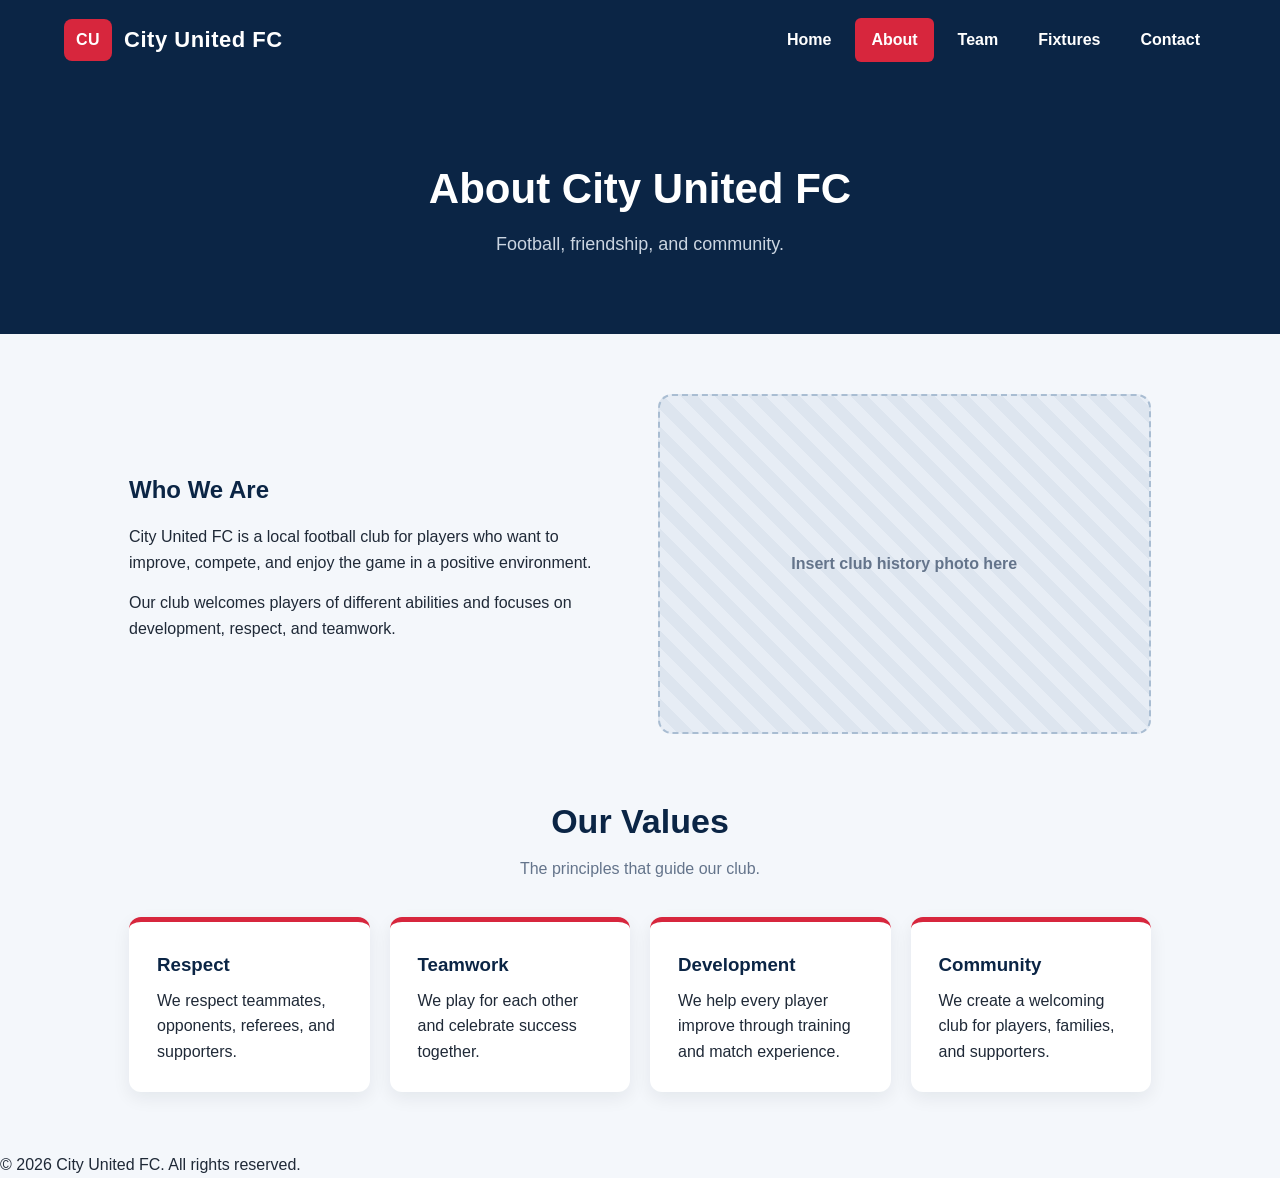
==== about.html @ 8dfbd0fe "Initial commit" ====
<!DOCTYPE html>
<html lang="en">
<head>
  <meta charset="UTF-8">
  <meta name="viewport" content="width=device-width, initial-scale=1.0">
  <title>About | City United FC</title>
  <link rel="stylesheet" href="style.css">
</head>
<body>

  <header class="site-header">
    <a class="brand" href="index.html">
      <span class="brand-badge">CU</span>
      <span>City United FC</span>
    </a>

    <nav class="main-nav">
      <a href="index.html">Home</a>
      <a href="about.html" class="active">About</a>
      <a href="team.html">Team</a>
      <a href="fixtures.html">Fixtures</a>
      <a href="contact.html">Contact</a>
    </nav>
  </header>

  <main>
    <section class="page-hero">
      <h1>About City United FC</h1>
      <p>Football, friendship, and community.</p>
    </section>

    <section class="section">
      <div class="split">
        <div class="split-text">
          <h2>Who We Are</h2>
          <p>
            City United FC is a local football club for players who want to improve,
            compete, and enjoy the game in a positive environment.
          </p>
          <p>
            Our club welcomes players of different abilities and focuses on development,
            respect, and teamwork.
          </p>
        </div>

        <div class="image-box tall">
          <span>Insert club history photo here</span>
        </div>
      </div>
    </section>

    <section class="section">
      <div class="section-head">
        <h2>Our Values</h2>
        <p>The principles that guide our club.</p>
      </div>

      <div class="value-grid">
        <div class="value-card">
          <h3>Respect</h3>
          <p>We respect teammates, opponents, referees, and supporters.</p>
        </div>
        <div class="value-card">
          <h3>Teamwork</h3>
          <p>We play for each other and celebrate success together.</p>
        </div>
        <div class="value-card">
          <h3>Development</h3>
          <p>We help every player improve through training and match experience.</p>
        </div>
        <div class="value-card">
          <h3>Community</h3>
          <p>We create a welcoming club for players, families, and supporters.</p>
        </div>
      </div>
    </section>
  </main>

  <footer class="site-footer">
    <p>&copy; 2026 City United FC. All rights reserved.</p>
  </footer>

</body>
</html>
---- style.css ----
/*  Base styles  */
* {
  margin: 0;
  padding: 0;
  box-sizing: border-box;
}

:root {
  --navy: #0b2545;
  --blue: #134e7c;
  --red: #d7263d;
  --light: #f4f7fb;
  --white: #ffffff;
  --grey: #64748b;
  --border: #dfe6ee;
}

body {
  font-family: "Segoe UI", Arial, Helvetica, sans-serif;
  background-color: var(--light);
  color: #1f2937;
  line-height: 1.6;
}

img {
  max-width: 100%;
  display: block;
}

/*  Header */
.site-header {
  background-color: var(--navy);
  color: var(--white);
  padding: 18px 5%;
  display: flex;
  justify-content: space-between;
  align-items: center;
  flex-wrap: wrap;
  gap: 15px;
  box-shadow: 0 3px 12px rgba(0, 0, 0, 0.15);
}

.brand {
  display: flex;
  align-items: center;
  gap: 12px;
  color: var(--white);
  text-decoration: none;
  font-size: 22px;
  font-weight: 800;
  letter-spacing: 0.5px;
}

.brand-badge {
  background-color: var(--red);
  padding: 8px 12px;
  border-radius: 8px;
  font-size: 16px;
}

.main-nav {
  display: flex;
  flex-wrap: wrap;
  gap: 8px;
}

.main-nav a {
  color: var(--white);
  text-decoration: none;
  padding: 9px 16px;
  border-radius: 6px;
  font-weight: 600;
  transition: background-color 0.2s ease;
}

.main-nav a:hover {
  background-color: rgba(255, 255, 255, 0.15);
}

.main-nav a.active {
  background-color: var(--red);
}

/* Hero */
.hero {
  background:
    linear-gradient(rgba(11, 37, 69, 0.85), rgba(19, 78, 124, 0.85)),
    var(--blue);
  color: var(--white);
  padding: 110px 5%;
  text-align: center;
}

.eyebrow {
  text-transform: uppercase;
  letter-spacing: 3px;
  font-size: 13px;
  font-weight: 700;
  color: #ffd166;
  margin-bottom: 12px;
}

.hero h1 {
  font-size: 52px;
  line-height: 1.15;
  margin-bottom: 18px;
}

.hero-text {
  max-width: 650px;
  margin: 0 auto 30px;
  font-size: 18px;
  color: #e2e8f0;
}

.hero-buttons {
  display: flex;
  justify-content: center;
  gap: 15px;
  flex-wrap: wrap;
}

/* Buttons */
.btn {
  display: inline-block;
  padding: 13px 28px;
  border-radius: 8px;
  text-decoration: none;
  font-weight: 700;
  border: 2px solid transparent;
  transition: transform 0.2s ease, background-color 0.2s ease;
}

.btn:hover {
  transform: translateY(-2px);
}

.btn-primary {
  background-color: var(--red);
  color: var(--white);
}

.btn-primary:hover {
  background-color: #b81e33;
}

.btn-outline {
  color: var(--white);
  border-color: var(--white);
}

.btn-outline:hover {
  background-color: var(--white);
  color: var(--navy);
}

.btn-light {
  background-color: var(--white);
  color: var(--navy);
}

/* Sections */
.section {
  max-width: 1150px;
  margin: 60px auto;
  padding: 0 5%;
}

.section-head {
  text-align: center;
  margin-bottom: 35px;
}

.section-head h2 {
  color: var(--navy);
  font-size: 34px;
  margin-bottom: 8px;
}

.section-head p {
  color: var(--grey);
}

/*  Cards  */
.card-grid {
  display: grid;
  grid-template-columns: repeat(auto-fit, minmax(280px, 1fr));
  gap: 25px;
}

.card {
  background-color: var(--white);
  border-radius: 14px;
  overflow: hidden;
  box-shadow: 0 8px 24px rgba(15, 23, 42, 0.08);
  transition: transform 0.2s ease, box-shadow 0.2s ease;
}

.card:hover {
  transform: translateY(-5px);
  box-shadow: 0 14px 30px rgba(15, 23, 42, 0.14);
}

.card-body {
  padding: 25px;
}

.card-body h3 {
  color: var(--navy);
  margin-bottom: 10px;
}

.text-link {
  display: inline-block;
  margin-top: 15px;
  color: var(--red);
  font-weight: 700;
  text-decoration: none;
}

.text-link:hover {
  color: var(--navy);
}

/*  Blank picture boxes  */
.image-box {
  background:
    repeating-linear-gradient(
      45deg,
      #e7edf5,
      #e7edf5 12px,
      #dde5ef 12px,
      #dde5ef 24px
    );
  border: 2px dashed #a9bdd2;
  border-radius: 0;
  min-height: 220px;
  display: flex;
  align-items: center;
  justify-content: center;
  text-align: center;
  color: var(--grey);
  font-weight: 600;
  padding: 20px;
}

.card .image-box {
  border-radius: 0;
  min-height: 200px;
}

.image-box.tall {
  min-height: 340px;
  border-radius: 14px;
}

.image-box.square {
  min-height: 230px;
}

.image-box.small {
  min-height: 180px;
  margin-top: 20px;
  border-radius: 12px;
}

/*  Banner  */
.banner {
  background-color: var(--navy);
  color: var(--white);
  border-radius: 16px;
  padding: 55px 30px;
  text-align: center;
}

.banner h2 {
  font-size: 34px;
  margin-bottom: 10px;
}

.match-line {
  font-size: 22px;
  font-weight: 700;
  color: #ffd166;
  margin-bottom: 8px;
}

.banner .btn {
  margin-top: 20px;
}

/* Page hero */
.page-hero {
  background-color: var(--navy);
  color: var(--white);
  text-align: center;
  padding: 75px 5%;
}

.page-hero h1 {
  font-size: 42px;
  margin-bottom: 8px;
}

.page-hero p {
  color: #cbd5e1;
  font-size: 18px;
}

/*  About section */
.split {
  display: grid;
  grid-template-columns: 1fr 1fr;
  gap: 35px;
  align-items: center;
}

.split-text h2 {
  color: var(--navy);
  margin-bottom: 15px;
}

.split-text p {
  margin-bottom: 15px;
}

.value-grid {
  display: grid;
  grid-template-columns: repeat(auto-fit, minmax(230px, 1fr));
  gap: 20px;
}

.value-card {
  background-color: var(--white);
  padding: 28px;
  border-radius: 12px;
  border-top: 5px solid var(--red);
  box-shadow: 0 6px 18px rgba(15, 23, 42, 0.07);
}

.value-card h3 {
  color: var(--navy);
  margin-bottom: 8px;
}

/*  Team section */
.player-grid {
.player-grid {
  display: grid;
  grid-template-columns: repeat(auto-fit, minmax(230px, 1fr));
  gap: 25px;
}

.player-card {
  background-color: var(--white);
  border-radius: 14px;
  overflow: hidden;
  box-shadow: 0 8px 22px rgba(15, 23, 42, 0.08);
  transition: transform 0.2s ease;
}

.player-card:hover {
  transform: translateY(-5px);
}

.player-info {
  padding: 20px;
  text-align: center;
}

.player-info h3 {
  color: var(--navy);
}

.player-info p {
  color: var(--grey);
}

.staff-grid {
  display: grid;
  grid-template-columns: repeat(auto-fit, minmax(250px, 1fr));
  gap: 20px;
}

.staff-card {
  background-color: var(--white);
  padding: 28px;
  border-radius: 12px;
  border-left: 5px solid var(--blue);
  box-shadow: 0 6px 18px rgba(15, 23, 42, 0.07);
}

.staff-card h3 {
  color: var(--navy);
  margin-bottom: 8px;
}

/*  Fixtures section */
.table-wrap {
  background-color: var(--white);
  padding: 10px;
  border-radius: 14px;
  box-shadow: 0 8px 24px rgba(15, 23, 42, 0.08);
  overflow-x: auto;
}

table {
  width: 100%;
  border-collapse: collapse;
  min-width: 650px;
}

th,
td {
  padding: 16px;
  text-align: left;
  border-bottom: 1px solid var(--border);
}

thead th {
  background-color: var(--navy);
  color: var(--white);
}

tbody tr:hover {
  background-color: #f1f5f9;
}

.tag {
  padding: 6px 12px;
  border-radius: 20px;
  font-size: 13px;
  font-weight: 700;
}

.tag.upcoming {
  background-color: #fff4d6;
  color: #8a6100;
}

/* Contact section */
.contact-grid {
  display: grid;
  grid-template-columns: 1fr 1.2fr;
  gap: 30px;
}

.contact-info,
.contact-form {
  background-color: var(--white);
  padding: 30px;
  border-radius: 14px;
  box-shadow: 0 8px 24px rgba(15, 23, 42, 0.08);
}

.contact-info h2,
.contact-form h2 {
  color: var(--navy);
  margin-bottom: 18px;
}

.contact-info p {
  margin-bottom: 10px;
}

label {
  display: block;
  margin: 15px 0 6px;
  font-weight: 700;
  color: var(--navy);
}

input,
textarea {
  width: 100%;
  padding: 12px;
  border: 1px solid var(--border);
  border-radius: 8px;
  font-family: inherit;
  font-size: 15px;
}

input:focus,
textarea:focus {
  outline: none;
  border-color: var(--blue);
  box-shadow: 0 0 0 3px rgba(19, 78, 124, 0.15);
}

.contact-form .btn {
  margin-top: 20px;
  border: none;
  cursor: pointer;
}

/* Footer area */
.site-footer {
  background-color: var(--navy);
  color: #cbd5e1;
  text-align: center;
  padding: 28px 5%;
  margin-top: 60px;
}

/* For Mobile verision */
@media (max-width: 850px) {
  .split,
  .contact-grid {
    grid-template-columns: 1fr;
  }

  .hero h1 {
    font-size: 36px;
  }

  .page-hero h1 {
    font-size: 32px;
  }
}

@media (max-width: 600px) {
  .site-header {
    justify-content: center;
    text-align: center;
  }

  .main-nav {
    justify-content: center;
  }

  .hero {
    padding: 75px 5%;
  }

  .hero h1 {
    font-size: 30px;
  }
}
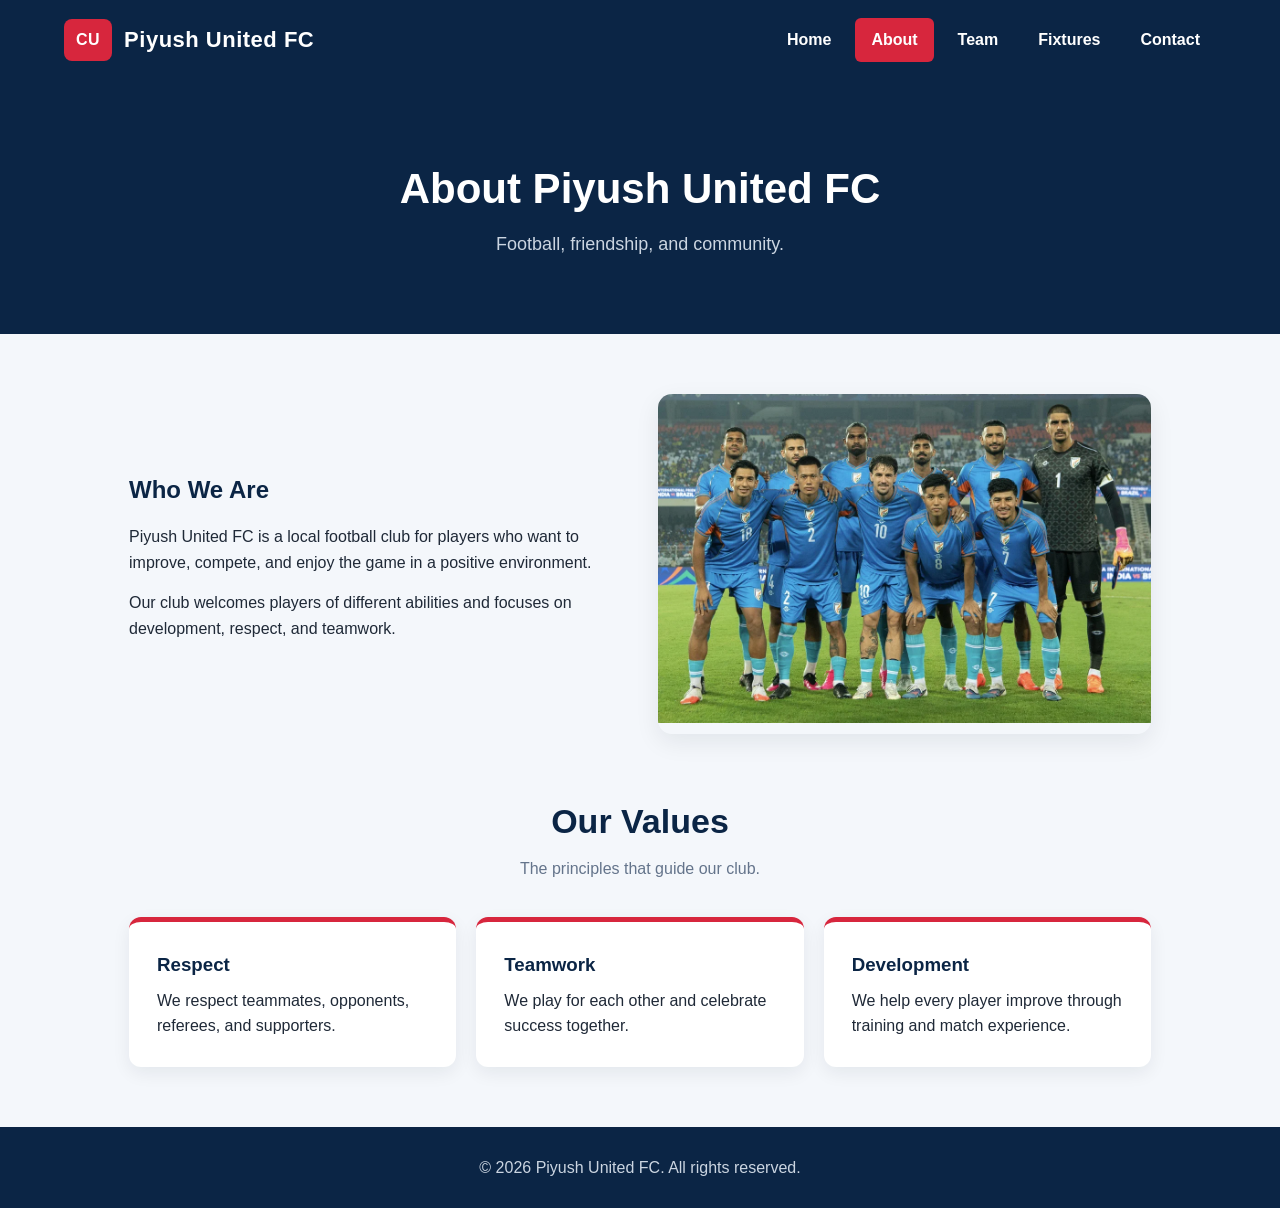
==== commit 2678426e: "latest update" ====
--- a/about.html
+++ b/about.html
@@ -3,7 +3,7 @@
 <head>
   <meta charset="UTF-8">
   <meta name="viewport" content="width=device-width, initial-scale=1.0">
-  <title>About | City United FC</title>
+  <title>About | Piyush United FC</title>
   <link rel="stylesheet" href="style.css">
 </head>
 <body>
@@ -11,7 +11,7 @@
   <header class="site-header">
     <a class="brand" href="index.html">
       <span class="brand-badge">CU</span>
-      <span>City United FC</span>
+      <span>Piyush United FC</span>
     </a>
 
     <nav class="main-nav">
@@ -19,13 +19,13 @@
       <a href="about.html" class="active">About</a>
       <a href="team.html">Team</a>
       <a href="fixtures.html">Fixtures</a>
-      <a href="contact.html">Contact</a>
+      <a href="join_us.html">Contact</a>
     </nav>
   </header>
 
   <main>
     <section class="page-hero">
-      <h1>About City United FC</h1>
+      <h1>About Piyush United FC</h1>
       <p>Football, friendship, and community.</p>
     </section>
 
@@ -34,7 +34,7 @@
         <div class="split-text">
           <h2>Who We Are</h2>
           <p>
-            City United FC is a local football club for players who want to improve,
+            Piyush United FC is a local football club for players who want to improve,
             compete, and enjoy the game in a positive environment.
           </p>
           <p>
@@ -43,9 +43,10 @@
           </p>
         </div>
 
-        <div class="image-box tall">
-          <span>Insert club history photo here</span>
-        </div>
+      <div class="image-box tall">
+        <img src="photos/teampic.png" alt="Team Photo">
+      </div>
+
       </div>
     </section>
 
@@ -68,16 +69,12 @@
           <h3>Development</h3>
           <p>We help every player improve through training and match experience.</p>
         </div>
-        <div class="value-card">
-          <h3>Community</h3>
-          <p>We create a welcoming club for players, families, and supporters.</p>
-        </div>
       </div>
     </section>
   </main>
 
   <footer class="site-footer">
-    <p>&copy; 2026 City United FC. All rights reserved.</p>
+    <p>&copy; 2026 Piyush United FC. All rights reserved.</p>
   </footer>
 
 </body>
--- a/style.css
+++ b/style.css
@@ -1,4 +1,4 @@
-/*  Base styles  */
+/* Our Base */
 * {
   margin: 0;
   padding: 0;
@@ -27,7 +27,7 @@
   display: block;
 }
 
-/*  Header */
+/* Header */
 .site-header {
   background-color: var(--navy);
   color: var(--white);
@@ -121,7 +121,7 @@
 }
 
 /* Buttons */
-.btn {
+.button {
   display: inline-block;
   padding: 13px 28px;
   border-radius: 8px;
@@ -131,30 +131,30 @@
   transition: transform 0.2s ease, background-color 0.2s ease;
 }
 
-.btn:hover {
+.button:hover {
   transform: translateY(-2px);
 }
 
-.btn-primary {
+.button-primary {
   background-color: var(--red);
   color: var(--white);
 }
 
-.btn-primary:hover {
+.button-primary:hover {
   background-color: #b81e33;
 }
 
-.btn-outline {
+.button-outline {
   color: var(--white);
   border-color: var(--white);
 }
 
-.btn-outline:hover {
-  background-color: var(--white);
-  color: var(--navy);
-}
-
-.btn-light {
+.button-outline:hover {
+  background-color: var(--white);
+  color: var(--navy);
+}
+
+.button-light {
   background-color: var(--white);
   color: var(--navy);
 }
@@ -181,7 +181,7 @@
   color: var(--grey);
 }
 
-/*  Cards  */
+/* Cards */
 .card-grid {
   display: grid;
   grid-template-columns: repeat(auto-fit, minmax(280px, 1fr));
@@ -222,31 +222,23 @@
   color: var(--navy);
 }
 
-/*  Blank picture boxes  */
+/* Picture boxes */
 .image-box {
-  background:
-    repeating-linear-gradient(
-      45deg,
-      #e7edf5,
-      #e7edf5 12px,
-      #dde5ef 12px,
-      #dde5ef 24px
-    );
-  border: 2px dashed #a9bdd2;
-  border-radius: 0;
-  min-height: 220px;
-  display: flex;
-  align-items: center;
-  justify-content: center;
-  text-align: center;
-  color: var(--grey);
-  font-weight: 600;
-  padding: 20px;
+  overflow: hidden;
+  border-radius: 14px;
+  box-shadow: 0 8px 24px rgba(15, 23, 42, 0.08);
+}
+
+.image-box img {
+  width: 100%;
+  height: 100%;
+  object-fit: cover;
+  display: block;
 }
 
 .card .image-box {
   border-radius: 0;
-  min-height: 200px;
+  height: 200px;
 }
 
 .image-box.tall {
@@ -255,16 +247,16 @@
 }
 
 .image-box.square {
-  min-height: 230px;
+  height: 230px;
 }
 
 .image-box.small {
-  min-height: 180px;
+  height: 180px;
   margin-top: 20px;
   border-radius: 12px;
 }
 
-/*  Banner  */
+/* Banner */
 .banner {
   background-color: var(--navy);
   color: var(--white);
@@ -285,7 +277,7 @@
   margin-bottom: 8px;
 }
 
-.banner .btn {
+.banner .button {
   margin-top: 20px;
 }
 
@@ -307,7 +299,7 @@
   font-size: 18px;
 }
 
-/*  About section */
+/* About section */
 .split {
   display: grid;
   grid-template-columns: 1fr 1fr;
@@ -343,8 +335,7 @@
   margin-bottom: 8px;
 }
 
-/*  Team section */
-.player-grid {
+/* Team section */
 .player-grid {
   display: grid;
   grid-template-columns: repeat(auto-fit, minmax(230px, 1fr));
@@ -395,7 +386,7 @@
   margin-bottom: 8px;
 }
 
-/*  Fixtures section */
+/* Fixtures section */
 .table-wrap {
   background-color: var(--white);
   padding: 10px;
@@ -487,7 +478,7 @@
   box-shadow: 0 0 0 3px rgba(19, 78, 124, 0.15);
 }
 
-.contact-form .btn {
+.contact-form .button {
   margin-top: 20px;
   border: none;
   cursor: pointer;
@@ -502,7 +493,7 @@
   margin-top: 60px;
 }
 
-/* For Mobile verision */
+/* For Mobile version */
 @media (max-width: 850px) {
   .split,
   .contact-grid {
@@ -527,12 +518,4 @@
   .main-nav {
     justify-content: center;
   }
-
-  .hero {
-    padding: 75px 5%;
-  }
-
-  .hero h1 {
-    font-size: 30px;
-  }
-}
+}
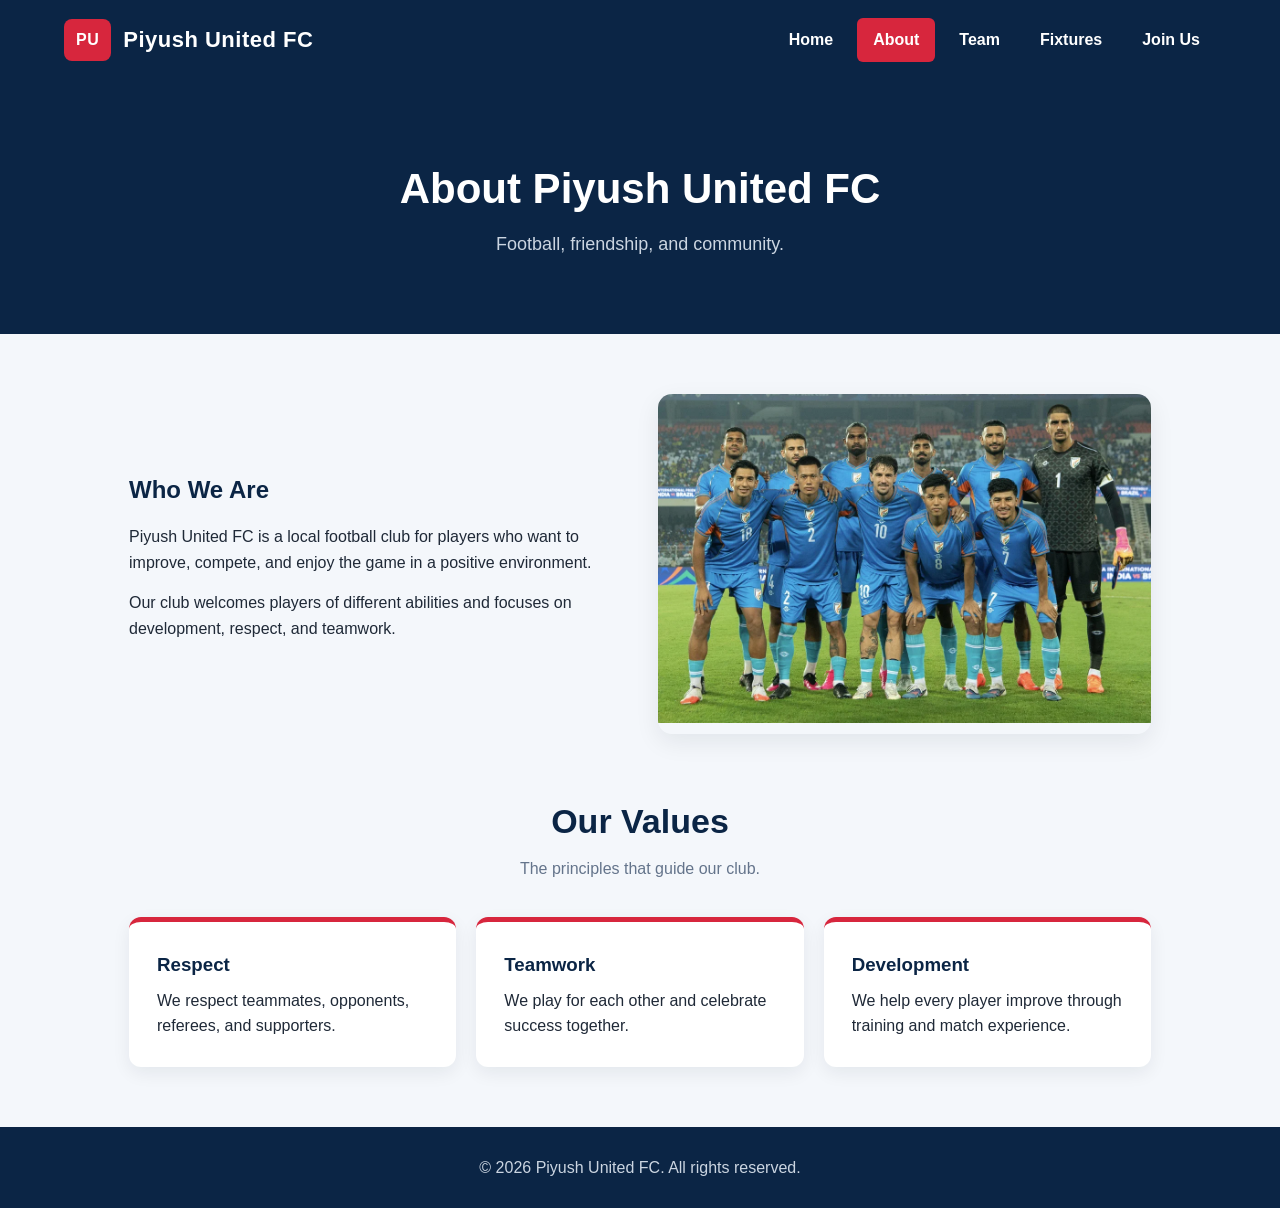
==== commit 90bb6946: "1.1" ====
--- a/about.html
+++ b/about.html
@@ -10,7 +10,7 @@
 
   <header class="site-header">
     <a class="brand" href="index.html">
-      <span class="brand-badge">CU</span>
+      <span class="brand-badge">PU</span>
       <span>Piyush United FC</span>
     </a>
 
@@ -19,7 +19,7 @@
       <a href="about.html" class="active">About</a>
       <a href="team.html">Team</a>
       <a href="fixtures.html">Fixtures</a>
-      <a href="join_us.html">Contact</a>
+      <a href="join_us.html">Join Us</a>
     </nav>
   </header>
 
--- a/style.css
+++ b/style.css
@@ -429,28 +429,28 @@
   color: #8a6100;
 }
 
-/* Contact section */
-.contact-grid {
+/* Join Us section */
+.Join Us-grid {
   display: grid;
   grid-template-columns: 1fr 1.2fr;
   gap: 30px;
 }
 
-.contact-info,
-.contact-form {
+.Join Us-info,
+.Join Us-form {
   background-color: var(--white);
   padding: 30px;
   border-radius: 14px;
   box-shadow: 0 8px 24px rgba(15, 23, 42, 0.08);
 }
 
-.contact-info h2,
-.contact-form h2 {
+.Join Us-info h2,
+.Join Us-form h2 {
   color: var(--navy);
   margin-bottom: 18px;
 }
 
-.contact-info p {
+.Join Us-info p {
   margin-bottom: 10px;
 }
 
@@ -478,7 +478,7 @@
   box-shadow: 0 0 0 3px rgba(19, 78, 124, 0.15);
 }
 
-.contact-form .button {
+.Join Us-form .button {
   margin-top: 20px;
   border: none;
   cursor: pointer;
@@ -496,7 +496,7 @@
 /* For Mobile version */
 @media (max-width: 850px) {
   .split,
-  .contact-grid {
+  .Join Us-grid {
     grid-template-columns: 1fr;
   }
 
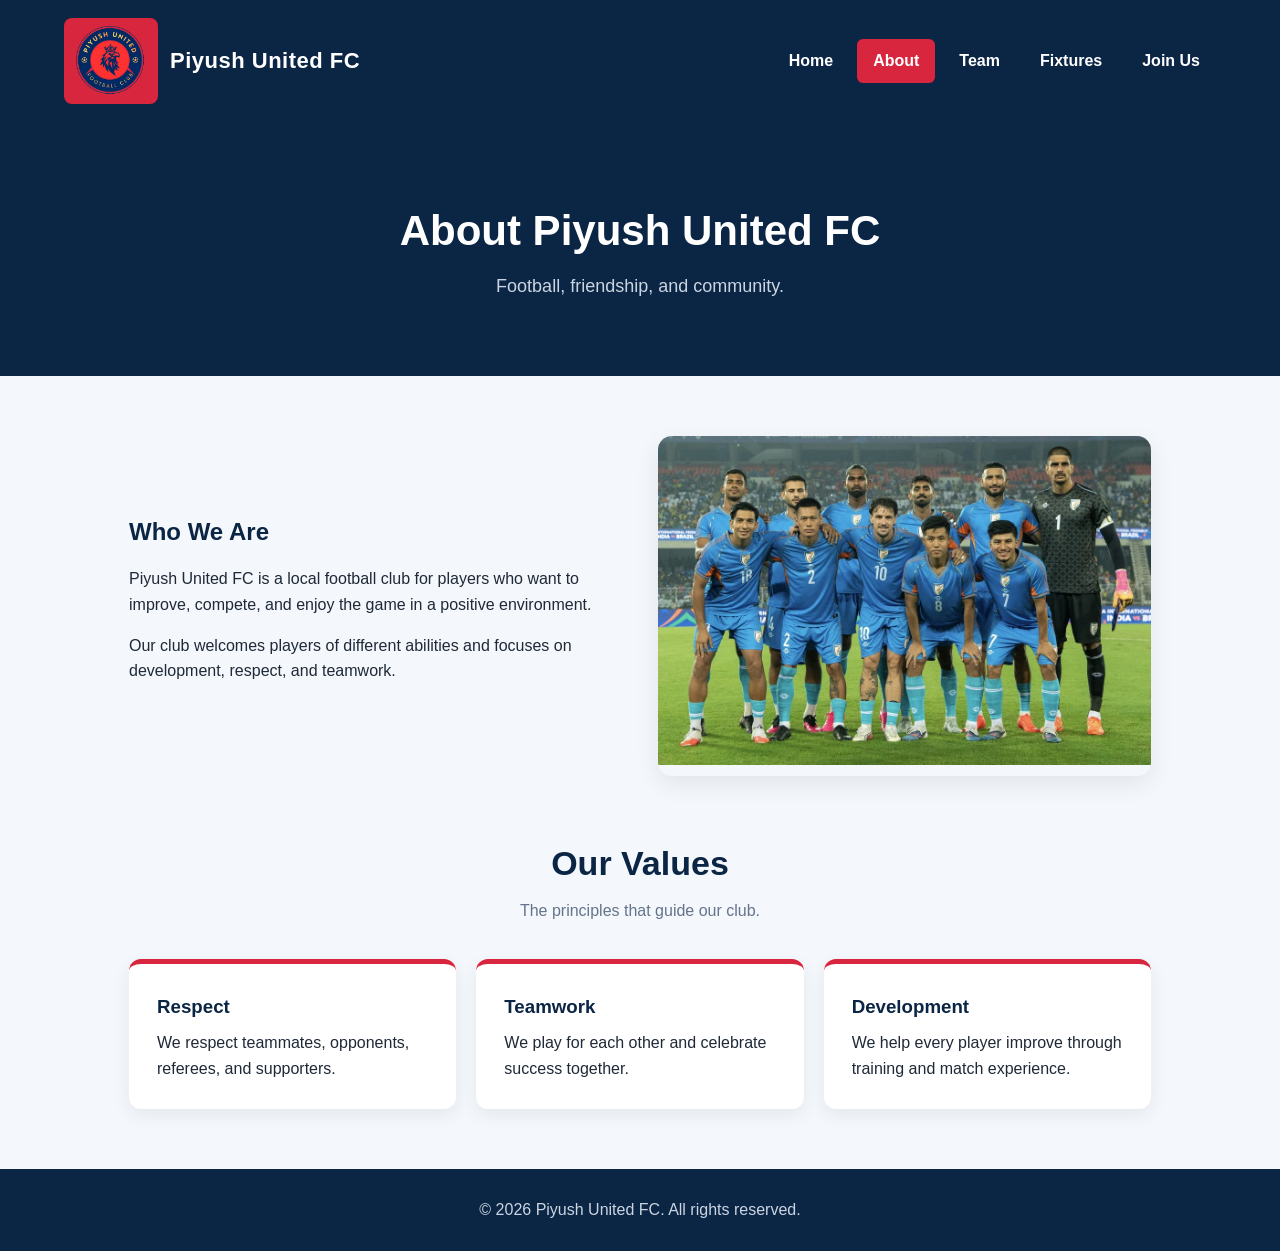
==== commit dd6d3600: "1.2" ====
--- a/about.html
+++ b/about.html
@@ -10,7 +10,7 @@
 
   <header class="site-header">
     <a class="brand" href="index.html">
-      <span class="brand-badge">PU</span>
+      <span class="brand-badge"><img src="photos/logo.png" alt="Piyush United FC Logo" style="width: 70px; height: auto;"></span>
       <span>Piyush United FC</span>
     </a>
 
--- a/style.css
+++ b/style.css
@@ -429,28 +429,110 @@
   color: #8a6100;
 }
 
+.tag.win {
+  background-color: #dcfce7;
+  color: #166534;
+}
+
+.tag.draw {
+  background-color: #e2e8f0;
+  color: #334155;
+}
+
+/* Match Highlights */
+.highlight-card {
+  display: block;
+  text-decoration: none;
+  color: inherit;
+}
+
+.video-thumb {
+  position: relative;
+  height: 200px;
+  background-color: var(--navy);
+  overflow: hidden;
+}
+
+.video-thumb img {
+  width: 100%;
+  height: 100%;
+  object-fit: cover;
+  opacity: 0.92;
+  transition: transform 0.3s ease, opacity 0.2s ease;
+}
+
+.highlight-card:hover .video-thumb img {
+  transform: scale(1.04);
+  opacity: 1;
+}
+
+.play-badge {
+  position: absolute;
+  top: 50%;
+  left: 50%;
+  transform: translate(-50%, -50%);
+  width: 52px;
+  height: 52px;
+  background-color: var(--red);
+  color: var(--white);
+  border-radius: 50%;
+  display: flex;
+  align-items: center;
+  justify-content: center;
+  font-size: 18px;
+  padding-left: 3px;
+  box-shadow: 0 4px 14px rgba(0, 0, 0, 0.35);
+  transition: transform 0.2s ease, background-color 0.2s ease;
+}
+
+.highlight-card:hover .play-badge {
+  transform: translate(-50%, -50%) scale(1.1);
+  background-color: #b81e33;
+}
+
+.video-duration {
+  position: absolute;
+  bottom: 10px;
+  right: 10px;
+  background-color: rgba(11, 37, 69, 0.88);
+  color: var(--white);
+  font-size: 12px;
+  font-weight: 700;
+  padding: 3px 8px;
+  border-radius: 6px;
+}
+
+.highlight-card .card-body h3 {
+  margin-top: 12px;
+}
+
+.highlight-card .card-body p {
+  color: var(--grey);
+  font-size: 14px;
+}
+
 /* Join Us section */
-.Join Us-grid {
+.join-us-grid {
   display: grid;
   grid-template-columns: 1fr 1.2fr;
   gap: 30px;
 }
 
-.Join Us-info,
-.Join Us-form {
+.join-us-info,
+.join-us-form {
   background-color: var(--white);
   padding: 30px;
   border-radius: 14px;
   box-shadow: 0 8px 24px rgba(15, 23, 42, 0.08);
 }
 
-.Join Us-info h2,
-.Join Us-form h2 {
+.join-us-info h2,
+.join-us-form h2 {
   color: var(--navy);
   margin-bottom: 18px;
 }
 
-.Join Us-info p {
+.join-us-info p {
   margin-bottom: 10px;
 }
 
@@ -478,7 +560,7 @@
   box-shadow: 0 0 0 3px rgba(19, 78, 124, 0.15);
 }
 
-.Join Us-form .button {
+.join-us-form .button {
   margin-top: 20px;
   border: none;
   cursor: pointer;
@@ -496,7 +578,7 @@
 /* For Mobile version */
 @media (max-width: 850px) {
   .split,
-  .Join Us-grid {
+  .join-us-grid {
     grid-template-columns: 1fr;
   }
 
